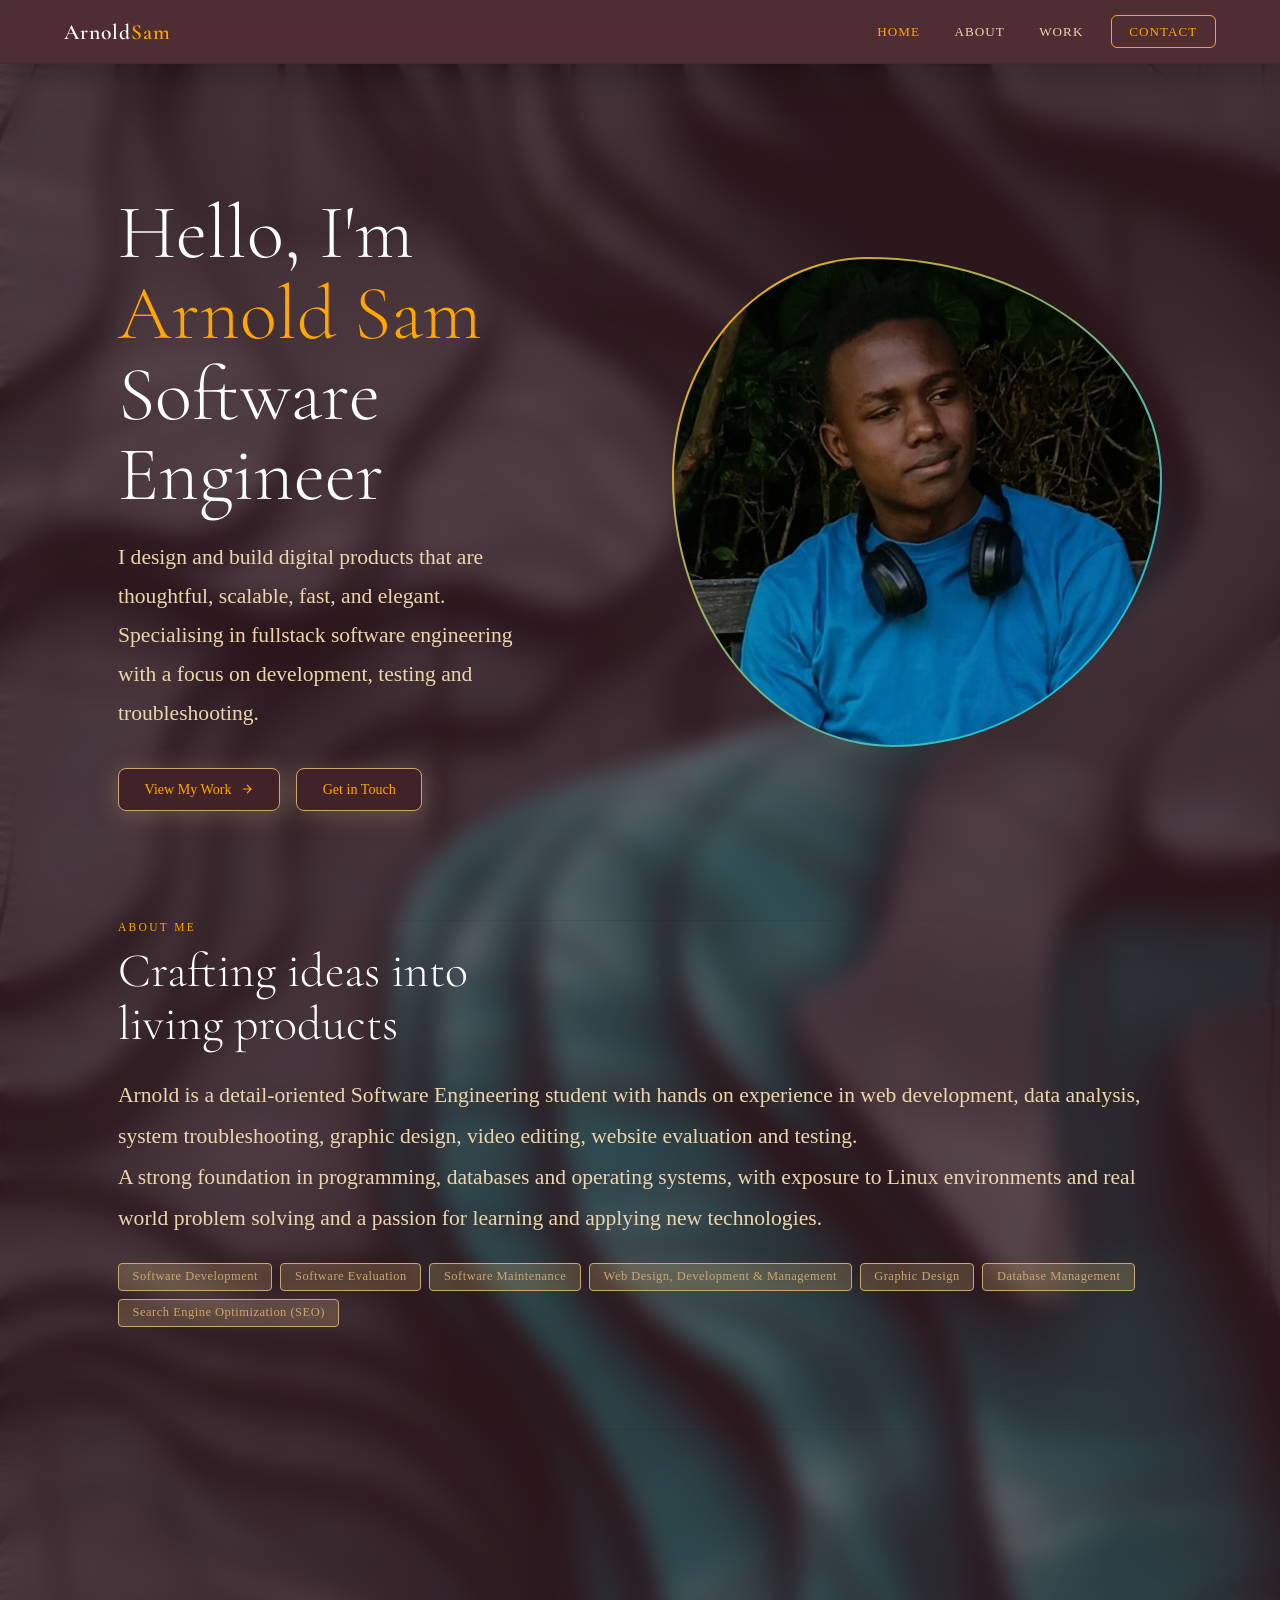
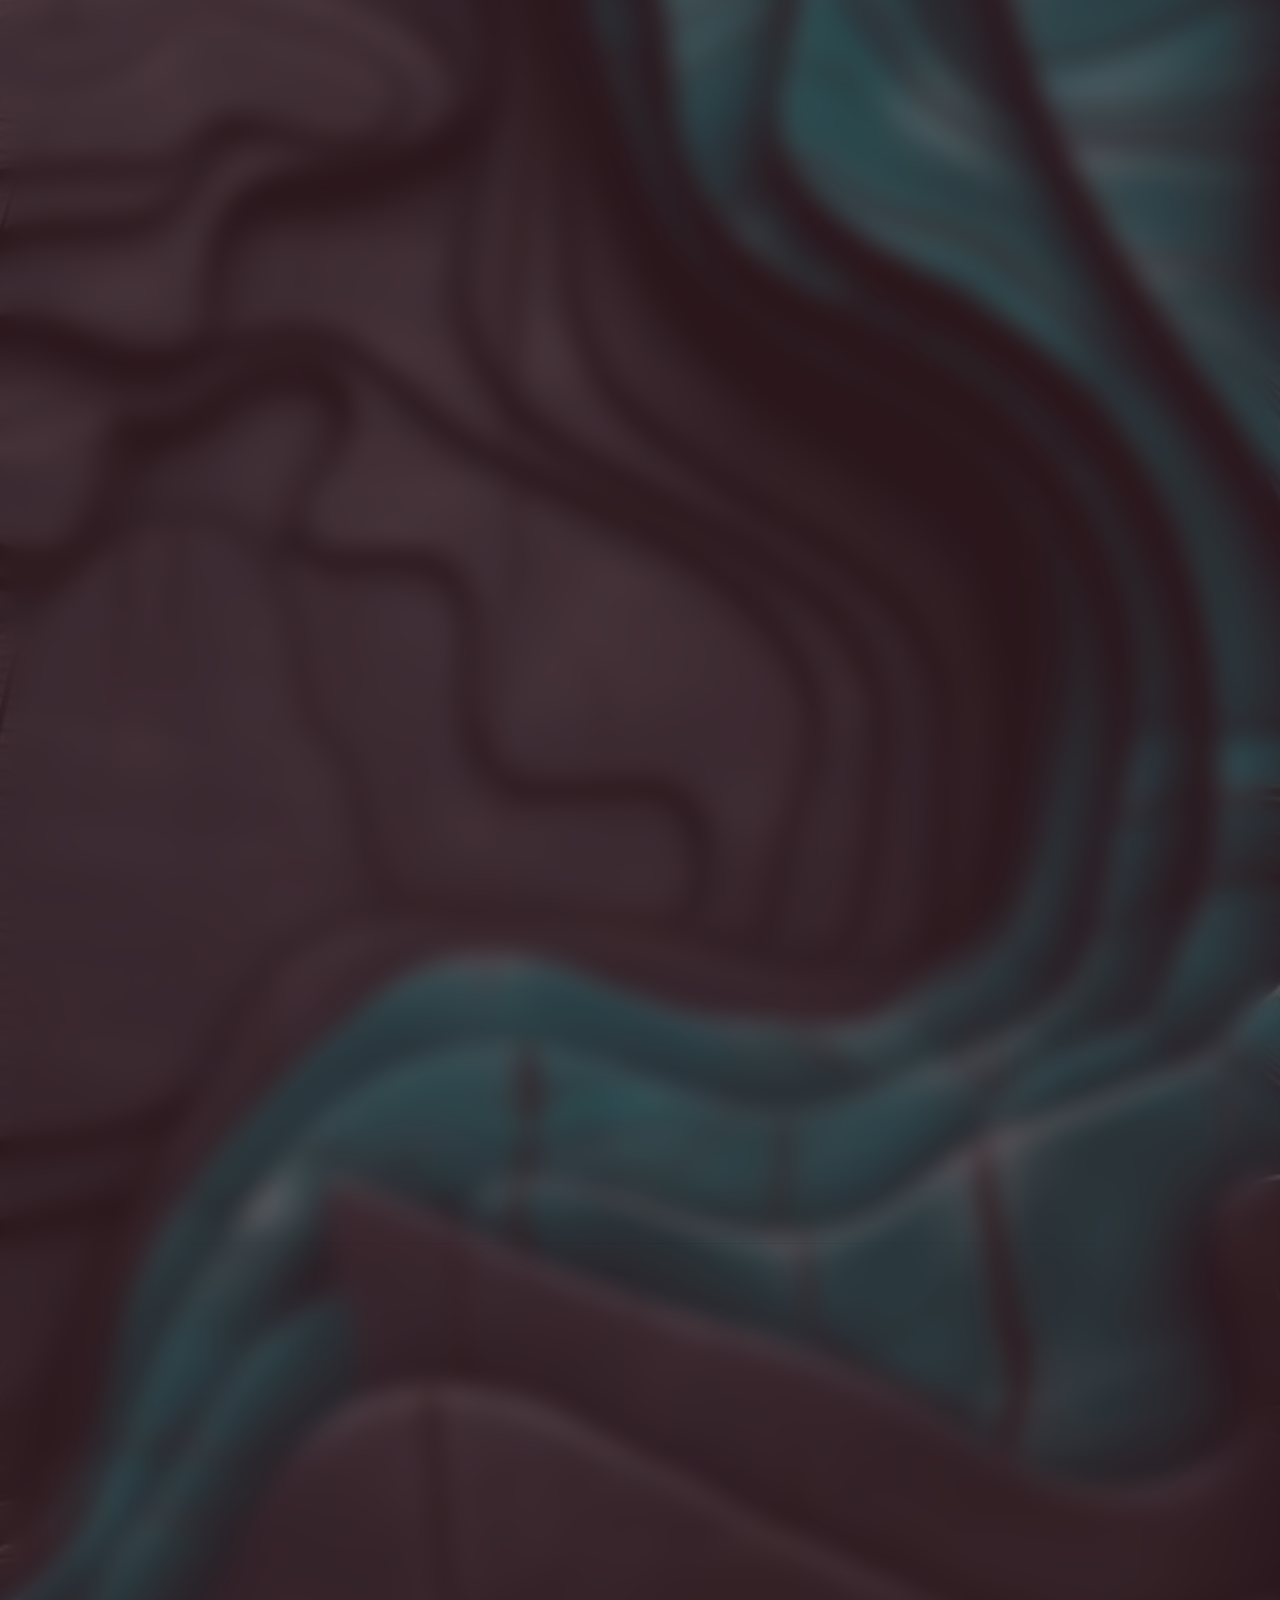
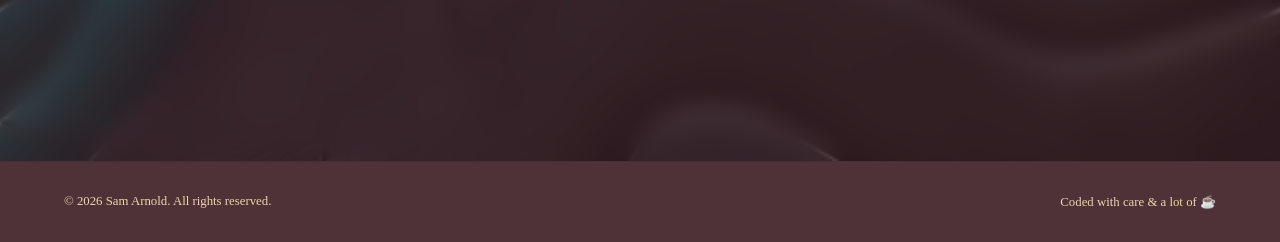
==== index.html @ 91b7c574 "Update index.html" ====
<!DOCTYPE html>
<html lang="en">
<head>
  <meta charset="UTF-8"/>
  <meta name="viewport" content="width=device-width, initial-scale=1.0"/>
  <title>Arnold Sam</title>
  <link href="https://fonts.googleapis.com/css2?family=Cormorant+Garamond:wght@300;400;600&family=DM+Sans:wght@300;400;500&display=swap" rel="stylesheet"/>
  <link rel="stylesheet" href="style.css"/>
</head>
<body>

  <!-- HEADER -->
  <header>
    <a href="#home" class="logo">Arnold<span>Sam</span></a>
    <nav>
      <a href="#home" class="active" onclick="setActive(this)">Home</a>
      <a href="#about"    onclick="setActive(this)">About</a>
      <a href="#projects" onclick="setActive(this)">Work</a>
      <a href="#contact"  onclick="setActive(this)" class="nav-cta">Contact</a>
    </nav>
  </header>


  <!-- HERO -->
   <div class="hero-container">
    <div class="content">
  <section id="home">
    <div class="hero-text">
      <h1>
        Hello, I'm<br>
        <em>Arnold Sam</em>
        Software Engineer
      </h1>
      <p class="hero-desc">
        I design and build digital products that are thoughtful, scalable, fast, and elegant.<br>
        Specialising in fullstack software engineering with a focus on development, testing and troubleshooting.
      </p>
      <div class="hero-btns">
        <a href="#projects" class="btn btn-primary">
          View My Work
          <svg width="14" height="14" viewBox="0 0 24 24" fill="none" stroke="currentColor" stroke-width="2"><path d="M5 12h14M12 5l7 7-7 7"/></svg>
        </a>
        <a href="#contact" class="btn btn-primary">Get in Touch</a>
      </div>
    </div>

    <div class="hero-image">
      <div class="profile-frame">
        <img src="profile.webp" alt="Arnold Sam">
      </div>
    </div>
  </section>

  <div class="divider"></div>


  <!-- ABOUT -->
  <section id="about">
    <!--<div class="about-grid reveal">-->
      <div>
        <p class="section-label">About Me</p>
        <h2 class="section-title">Crafting ideas into<br>living products</h2>
        <div class="about-bio">
          <p>
            Arnold is a detail-oriented Software Engineering student with hands on experience in web development, data analysis, system troubleshooting, graphic design, video editing, website evaluation and testing.<br>
            A strong foundation in programming, databases and operating systems, with exposure to Linux environments and real world problem solving and a passion for learning and applying new technologies.
          </p>
        </div><!--
        <div class="skills-card">-->
        <div class="skills-list">
          <!--<div class="grid-row">-->
          <span class="tech-tag">Software Development</span>
          <span class="tech-tag">Software Evaluation</span>
          <span class="tech-tag">Software Maintenance</span>
          <span class="tech-tag">Web Design, Development &amp; Management</span>
          <span class="tech-tag">Graphic Design</span>
          <span class="tech-tag">Database Management</span>
          <span class="tech-tag">Search Engine Optimization (SEO)</span>
        </div>
      <!--</div>
      </div>

        <div class="skills-card">
        <div class="tech-list">
          <div class="grid-row">
          <span class="tech-tag">HTML &amp; CSS</span>
          <span class="tech-tag">JavaScript</span>
          </div>
          <span class="tech-tag">Visual Basic</span>
          <span class="tech-tag">SQL</span>
          <div class="grid-row">
          <span class="tech-tag">PHP</span>
          <span class="tech-tag">Wordpress</span>
          </div>
          <div class="grid-row">
          <span class="tech-tag">MySQL</span>
          <span class="tech-tag">Apache</span>
          </div>
        </div>
      </div>
      </div>
        
      <div class="stats-grid reveal">
        <div class="stat">
          <span class="stat-num">6+</span>
          <span class="stat-label">Projects Done</span>
        </div>
        <div class="stat">
          <span class="stat-num">2+</span>
          <span class="stat-label">Years Exp.</span>
        </div>
        <div class="stat">
          <span class="stat-num">10+</span>
          <span class="stat-label">Happy Clients</span>
        </div>
        <div class="stat">
          <span class="stat-num">∞</span>
          <span class="stat-label">Curiosity</span>
        </div>
      </div>
    </div>-->
  </section>

  <div class="divider"></div>


  <!-- PROJECTS -->
  <section id="projects">
    <div class="projects-header reveal">
      <div>
        <p class="section-label">Selected Work</p>
        <h2 class="section-title">Things I've built</h2>
      </div>
    </div>

    <div class="projects-grid">

      <!-- PROJECT 1 -->
      <div class="project-card reveal">
        <div class="project-img-wrap">
          <img src="raxine-dishes.webp" alt="Raxine Dishes">
          <span class="project-num">01</span>
        </div>
        <div class="project-body">
          <div class="project-tags"><span class="tag">Static Page</span><span class="tag">HTML &amp; CSS</span></div>
          <h3 class="project-title">Raxine Dishes</h3>
          <p class="project-desc">A Static website that displays a restaurant menu in table format. It just displays items on the menu and it's price - not an online ordering service</p>
          <div class="project-footer">
            <a href="https://raxine091.github.io/Web-Technologies/" target="_blank" class="project-link">
              View Live
              <svg width="13" height="13" viewBox="0 0 24 24" fill="none" stroke="currentColor" stroke-width="2.2"><path d="M7 17L17 7M7 7h10v10"/></svg>
            </a>
          </div>
        </div>
      </div>

      <!-- PROJECT 2 -->
      <div class="project-card reveal">
        <div class="project-img-wrap">
          <img src="smart.webp" alt="SmartEdge">
          <span class="project-num">02</span>
        </div>
        <div class="project-body">
          <div class="project-tags"><span class="tag">UI/UX</span><span class="tag">JavaScript</span><span class="tag">HTML &amp; CSS</span></div>
          <h3 class="project-title">E-commerce Page - SmartEdge</h3>
          <p class="project-desc">An e-commerce website template that sells apple products.</p>
          <div class="project-footer">
            <a href="https://raxine091.github.io/Smartedge/" target="_blank" class="project-link">
              View on Github
              <svg width="13" height="13" viewBox="0 0 24 24" fill="none" stroke="currentColor" stroke-width="2.2"><path d="M7 17L17 7M7 7h10v10"/></svg>
            </a>
          </div>
        </div>
      </div>

      <!-- PROJECT 3 -->
      <div class="project-card reveal">
        <div class="project-img-wrap">
          <img src="nsc2.webp" alt="Number System Converter">
          <span class="project-num">03</span>
        </div>
        <div class="project-body">
          <div class="project-tags"><span class="tag">Web</span><span class="tag">JavaScript</span><span class="tag">HTML &amp; CSS</span></div>
          <h3 class="project-title">Number System Converter</h3>
          <p class="project-desc">A web page that uses digital logic to convert numbers in between the various number systems. It also shows the conversion steps - logic.</p>
          <div class="project-footer">
            <a href="https://raxine091.github.io/Number-System-Converter./" target="_blank" class="project-link">
              View on GitHub
              <svg width="13" height="13" viewBox="0 0 24 24" fill="none" stroke="currentColor" stroke-width="2.2"><path d="M7 17L17 7M7 7h10v10"/></svg>
            </a>
          </div>
        </div>
      </div>

      <!-- PROJECT 4 -->
      <div class="project-card reveal">
        <div class="project-img-wrap">
          <img src="receipt.webp" alt="Bookstore receipt">
          <span class="project-num">04</span>
        </div>
        <div class="project-body">
          <div class="project-tags"><span class="tag">UI/UX</span><span class="tag">Visual Basic</span></div>
          <h3 class="project-title">Book Store Billing System</h3>
          <p class="project-desc">A windows .exe that calculates the total prices of books bought in the bookstore and produces a receipt. It also imposes a 5% tax on the goods</p>
          <div class="project-footer">
            <a href="https://github.com/Raxine091/Bookstore/archive/refs/tags/App.zip" target="_blank" class="project-link">
              View EXE
              <svg width="13" height="13" viewBox="0 0 24 24" fill="none" stroke="currentColor" stroke-width="2.2"><path d="M7 17L17 7M7 7h10v10"/></svg>
            </a>
          </div>
        </div>
      </div>
            <!-- PROJECT 5 -->
      <div class="project-card reveal">
        <div class="project-img-wrap">
          <img src="demo.jpg" alt="Ticketing System">
          <span class="project-num">05</span>
        </div>
        <div class="project-body">
          <div class="project-tags">
            <span class="tag">Database</span>
            <span class="tag">HTML &amp; CSS</span>
            <span class="tag">SQL</span>
            <span class="tag">JavaScript</span>
            <span class="tag">PHP</span>
            <span class="tag">MySQL</span>
            <span class="tag">Apache</span>
          </div>
          <h3 class="project-title">IT Support Ticketing System</h3>
          <p class="project-desc">Custom Built. A Ticketing system used to log and assign tickets to issues reported to the IT department on a daily basis.</p>
          <div class="project-footer">
            <a href="https://raxine091.github.io/IT-Support-Ticketing-System/" target="_blank" class="project-link">
              View Demo
              <svg width="13" height="13" viewBox="0 0 24 24" fill="none" stroke="currentColor" stroke-width="2.2"><path d="M7 17L17 7M7 7h10v10"/></svg>
            </a>
          </div>
        </div>
      </div>

      <!-- PROJECT 6 -->
      <div class="project-card reveal">
        <div class="project-img-wrap">
          <img src="soon.webp">
          <span class="project-num">06</span>
          <span class="wip-badge">In Progress</span>
        </div>
        <div class="project-body">
          <div class="project-tags"><span class="tag">Coming Soon</span></div>
          <h3 class="project-title">Coming Soon</h3>
          <p class="project-desc">This project is currently under development.</p>
          <div class="project-footer">
            <span class="coming-soon-label">Link coming soon…</span>
          </div>
        </div>
      </div>
    </div><!-- /projects-grid -->
  </section>

  <div class="divider"></div>


  <!-- CONTACT -->
  <section id="contact">
    <div class="contact-inner reveal">
      <p class="section-label">Contact</p>
      <h2 class="section-title">Let's work together</h2>
      <p>
        Whether you have a project in mind, want to collaborate, or just want to say hello —
        my inbox is always open.
      </p>
      <div class="contact-links">
        <a href="mailto:aether.arnold@gmail.com" class="btn btn-primary">
          Send an Email
          <svg width="14" height="14" viewBox="0 0 24 24" fill="none" stroke="currentColor" stroke-width="2"><path d="M4 4h16c1.1 0 2 .9 2 2v12c0 1.1-.9 2-2 2H4c-1.1 0-2-.9-2-2V6c0-1.1.9-2 2-2z"/><polyline points="22,6 12,12 2,6"/></svg>
        </a>
        <a href="https://linkedin.com/in/arnold-sam-82a63230a" target="_blank" class="btn btn-primary">LinkedIn</a>
        <a href="https://github.com/raxine091" target="_blank" class="btn btn-primary">GitHub</a>
        <a href="https://wa.link/dk900x" target="_blank" class="btn btn-primary">WhatsApp</a>
      </div>
    </div>
  </section>
  </div>
  </div>


  <!-- FOOTER -->
  <footer>
    <span>&copy; 2026 Sam Arnold. All rights reserved.</span>
    <span>Coded with care &amp; a lot of ☕</span>
  </footer>

    <script src="script.js" defer></script>
</body>
</html>
---- style.css ----
*, *::before, *::after { box-sizing: border-box; margin: 0; padding: 0; }

    :root {
      --bg: #412229ec;/*412228*/
      --surface: #412228;
      --border: rgba(27, 9, 9, 0.09);
      --borderdark: rgba(27, 9, 9, 0.74);
      --accent: #ffa600;
      --accent2: #00c0fa;
      --text: #ffffff;
      --muted: #edd4ab;
      --glass-bg: #41222433;
      --glass-blur: blur(22px) saturate(120%);
      --glass-blur1: blur(12px) saturate(120%);
    }

    html { scroll-behavior: smooth; scroll-padding-top: 70px;}
    body{
      background-color: var(--bg);
    }

    .hero-container{
      position:relative;
      width:100%;
      min-height: 100vh;
      display: flex;
      align-items: center;
      overflow: hidden;
      justify-content: center;
    }

    .hero-container::before  {
      content:'';
      position: absolute;
      top:0;
      left: 0;
      right: 0;
      bottom: 0;
      background-image: url(bg.jpg);
      background-size: cover;
      background-position: center;
      z-index: 1;
    }

    .hero-container::after{
      content: '';
      position: absolute;
      top:0;
      left: 0;
      right: 0;
      bottom: 0;
      background-color: #412229a8;
      backdrop-filter: var(--glass-blur1);
      z-index: 2;
    }

    .content{
      position: relative;
      z-index: 3;
      padding: 20px;

    }

    /*Navigation bar */
    header {
      position: sticky;
      top: 0;
      z-index: 100;
      padding: 0 clamp(1.5rem, 5vw, 4rem);
      height: 64px;
      display: flex;
      align-items: center;
      justify-content: space-between;
      background: var(--glass-bg);
      backdrop-filter: var(--glass-blur);
      -webkit-backdrop-filter: var(--glass-blur);
      border-bottom: 1px solid var(--border);
      box-shadow: 0 4px 40px rgba(0,0,0,0.35);
    }

    .logo {
      font-family: 'Cormorant Garamond', serif;
      font-size: 1.35rem;
      font-weight: 600;
      letter-spacing: 0.04em;
      color: var(--text);
      text-decoration: none;
    }
    .logo span { color: var(--accent); }

    nav { display: flex; gap: 0.25rem; align-items: center; }

    nav a {
      text-decoration: none;
      color: var(--muted);
      font-size: 0.82rem;
      font-weight: 500;
      letter-spacing: 0.08em;
      text-transform: uppercase;
      padding: 0.45rem 0.95rem;
      border-radius: 6px;
      transition: color 0.2s, background-color 0.2s;
    }
    nav a:hover { color: var(--text); background: rgba(255,255,255,0.06); }
    nav a.active { color: var(--accent); }

    .nav-cta {
      margin-left: 0.5rem;
      padding: 0.45rem 1.1rem !important;
      border: 1px solid var(--accent);
      border-radius: 6px;
      color: var(--accent) !important;
      transition: background-color 0.2s, color 0.2s !important;
    }
    .nav-cta:hover { background: var(--accent) !important; color: var(--bg) !important; }

    /* SECTIONS */
    section {
      position: relative;
      z-index: 1;
      max-width: 1140px;
      margin: 0 auto;
      padding: clamp(4rem, 8vw, 7rem) clamp(1.5rem, 5vw, 3rem);
    }

    /* HERO */
    #home {
      min-height: calc(100vh - 64px);
      display: grid;
      grid-template-columns: 1fr 1fr;
      gap: 4rem;
      align-items: center;
    }

    .hero-text { order: 1; }

    .hero-tag {
      display: inline-block;
      font-size: 0.72rem;
      letter-spacing: 0.2em;
      text-transform: uppercase;
      color: var(--accent);
      border: 1px solid rgba(200,169,110,0.35);
      padding: 0.3rem 0.8rem;
      border-radius: 20px;
      margin-bottom: 1.6rem;
      animation: fadeUp 0.2s ease both;
    }
    @keyframes fadeUp {
      from { opacity: 0; transform: translateY(-24px); }
      to   { opacity: 1; transform: translateY(0); }
    }

    .hero-text h1 {
      font-family: 'Cormorant Garamond', serif;
      font-size: clamp(2.8rem, 6vw, 5.2rem);
      font-weight: 300;
      color: #ffff;
      line-height: 1.05;
      margin-bottom: 1.4rem;
      animation: fadeUp 0.7s 0.1s ease both;
    }

    .hero-text h1 em {
      font-style: normal;
      color: var(--accent);
      display: block;
    }

    .hero-desc {
      color: var(--muted);
      font-size: 1.35rem;
      line-height: 1.8;
      max-width: 420px;
      margin-bottom: 2.2rem;
      animation: fadeUp 0.7s 0.2s ease both;
    }

    .hero-btns {
      display: flex;
      gap: 1rem;
      flex-wrap: wrap;
      animation: fadeUp 0.7s 0.3s ease both;
    }

    .btn {
      display: inline-flex;
      align-items: center;
      gap: 0.5rem;
      padding: 0.75rem 1.6rem;
      border-radius: 8px;
      font-size: 0.88rem;
      font-weight: 500;
      text-decoration: none;
      cursor: pointer;
      border: none;
      transition: transform 0.2s, box-shadow 0.2s, background-color 0.2s;
    }
    .btn:hover { transform: translateY(-2px); color: #000; background: var(--accent); }

    .btn-primary {
      background: var(--surface);
      color: var(--accent);
      box-shadow: 0 4px 24px rgba(200,169,110,0.3);
      border: 1px solid #c8a86e;
    }
    .btn-primary:hover { box-shadow: 0 6px 30px rgba(200,169,110,0.45); }

    .btn-outline {
      background: transparent;
      color: var(--text);
      border: 1px solid var(--border2);
    }
    .btn-outline:hover { border-color: rgba(255,255,255,0.25); background: rgba(255,255,255,0.04); }

    /* Profile image */
    .hero-image { order: 2; display: flex; justify-content: center; animation: fadeUp 0.7s 0.15s ease both; }

    .profile-frame {
      position: relative;
      width: calc(100% - 4px);
      height: calc(100% - 4px);
      object-fit: cover;
      border-radius: 40% 60% 55% 45% / 45% 45% 55% 55% ;
      animation: morphBorder 8s ease-in-out infinite; 
      display: block;
      margin: 2px;
    }

    .profile-frame::before {
      content: '';
      position: absolute;
      inset: -2px;
      border-radius: 40% 60% 55% 45% / 45% 45% 55% 55%;
      background: linear-gradient(135deg, var(--accent), var(--accent2));
      animation: morphBorder 8s ease-in-out infinite;
      z-index: 0;
    }

    @keyframes morphBorder {
      0%,100% { border-radius: 40% 60% 55% 45% / 45% 45% 55% 55%; }
      33%      { border-radius: 55% 45% 40% 60% / 60% 50% 50% 40%; }
      66%      { border-radius: 45% 55% 60% 40% / 50% 60% 40% 50%; }
    }

    .profile-frame img, .profile-placeholder {
      position: relative;
      z-index: 1;
      width: 100%;
      height: 100%;
      object-fit: cover;
      border-radius: 40% 60% 55% 45% / 45% 45% 55% 55%;
      animation: morphBorder 8s ease-in-out infinite;
      display: block;
    }

    .profile-placeholder {
      background: linear-gradient(135deg, rgba(200,169,110,0.15), rgba(126,184,201,0.15));
      display: flex;
      flex-direction: column;
      align-items: center;
      justify-content: center;
      gap: 0.5rem;
      color: var(--muted);
      font-size: 0.8rem;
    }

    .profile-placeholder svg { opacity: 0.4; }

    /* ABOUT */
    #about { padding-top: 0; }

    .section-label {
      font-size: 0.72rem;
      letter-spacing: 0.2em;
      text-transform: uppercase;
      color: var(--accent);
      margin-bottom: 0.75rem;
    }

    .section-title {
      font-family: 'Cormorant Garamond', serif;
      font-size: clamp(2rem, 4vw, 3rem);
      font-weight: 300;
      line-height: 1.1;
      margin-bottom: 1.5rem;
      color: #ffff;
    }

    .about-grid {
      display: grid;
      grid-template-columns: 1fr 1fr;
      gap: 4rem;
      align-items: start;
    }

    .about-bio { order: 1; }
    .about-bio { color: var(--muted);font-size:1.35rem; line-height: 1.9; }
    .about-bio p + p { margin-top: 1rem; }


    .grid{
      display: grid;
      grid-template-columns: 1fr 1fr;
      gap: 8px;
      align-items: center;
      flex-wrap: wrap;
    }
    .grid-row{
      display: grid;
      grid-template-columns: 1fr 1fr 1fr;
      gap: 8px;
      align-items: center;
      flex-wrap: wrap;
    }
    .skills-card{
        text-align: top;
        color:grey;
        margin: 1.5rem;
        border: 1px solid var(--border);
        border-radius: 14px;
        padding: 8px;
        display: flex;
        flex-direction: column;
        flex-wrap: wrap;
        grid-template-columns: repeat(2) 1fr;
        min-width:fit-content;
        align-items:left;
        background: #ffffff00;
    }
    .skills-list {
      order: 2;
      display: flex;
      flex-wrap: wrap;
      gap: 0.5rem;
      margin-top: 1.5rem;
    }

    .skill-tag {
      font-size: 0.78rem;
      padding: 0.35rem 0.85rem;
      border-radius: 4px;
      background: #ffffff25;
      border: 1px solid #ffffff40;
      color: var(--text);
      letter-spacing: 0.04em;
    }
     .tech-card{
        text-align: top-left;
        color:grey;
        border: 1px solid var(--border);
        border-radius: 14px;
        margin: 1.5rem;
        padding: 8px;
        display: flex;
        flex-direction: column ;
        flex-wrap: wrap;
        grid-template-columns: repeat(3)1fr;
        min-width:fit-content;
        align-items:center;
         background: #ffffff15;
    }
    .tech-list {
      order: 2;
      display: flex;
      flex-wrap: wrap;
      gap: 0.5rem;
      margin-top: 2rem;
    }
    .tech-tag {
      font-size: 0.78rem;
      padding: 0.35rem 0.85rem;
      border-radius: 4px;
      background: #c8a86e41;
      border: 1px solid #c8a86e;
      color: #c8a86e;
      letter-spacing: 0.04em;
    }
    
    .stats-grid {
      order: 3;
      margin-top: 2rem;
      display: grid;
      grid-template-columns: 1fr 1fr;
      gap: 1px;
      background: var(--border);
      border: 1px solid var(--border);
      border-radius: 14px;
      overflow: hidden;
    }

    .stat {
      background: var(--surface);
      padding: 1.8rem;
      text-align: center;
    }

    .stat-num {
      font-family: 'Cormorant Garamond', serif;
      font-size: 3rem;
      font-weight: 300;
      color: var(--accent);
      line-height: 1;
      display: block;
    }

    .stat-label {
      font-size: 0.78rem;
      color: var(--muted);
      margin-top: 0.35rem;
      letter-spacing: 0.06em;
      text-transform: uppercase;
    }

    /* PROJECTS */
    #projects { padding-top: clamp(3rem, 6vw, 5rem); }

    .projects-header {
      display: flex;
      align-items: flex-end;
      justify-content: space-between;
      margin-bottom: 3rem;
      flex-wrap: wrap;
      gap: 1rem;
    }

    .projects-grid {
      display: grid;
      grid-template-columns: repeat(3, 1fr);
      gap: 1.5rem;
    }

    .project-card {
      background: var(--surface);
      border: 1px solid var(--border);
      border-radius: 16px;
      overflow: hidden;
      transition: transform 0.3s, box-shadow 0.3s, border-color 0.3s;
      display: flex;
      flex-direction: column;
      box-shadow: 0 12px 40px rgba(0,0,0,0.25);
    }

    .project-card:hover {
      transform: translateY(-6px);
      box-shadow: 0 20px 60px rgba(0,0,0,0.4);
      border-color: rgba(200,169,110,0.3);
    }

    .project-card:last-child { /* no-link project */
      border-style: dashed;
      border-color: rgba(255,255,255,0.06);
    }

    .project-img-wrap {
      position: relative;
      width: 100%;
      padding-top: 58%;
      padding-bottom: 2%;
      overflow: hidden;
      background: linear-gradient(135deg, rgba(200,169,110,0.08), rgba(126,184,201,0.08));
    }

    .project-img-wrap img {
      position: absolute;
      inset: 0;
      width: 100%;
      height: 100%;
      object-fit: cover;
      object-position: top center;
      transition: transform 0.4s;
      display: block;
    }

    .project-img-wrap img ~ .img-placeholder {
      display: none;
    }

    .project-card:hover .project-img-wrap img { transform: scale(1.06); }

    .img-placeholder {
      position: absolute;
      inset: 0;
      display: flex;
      flex-direction: column;
      align-items: center;
      justify-content: center;
      gap: 0.5rem;
      color: var(--muted);
      font-size: 0.75rem;
    }
    .img-placeholder svg { opacity: 0.3; }

    .project-num {
      position: absolute;
      top: 12px;
      left: 14px;
      font-size: 0.68rem;
      font-family: 'DM Sans', monospace;
      letter-spacing: 0.12em;
      color: var(--accent);
      background: rgba(0,0,0,0.55);
      backdrop-filter: blur(8px);
      padding: 0.25rem 0.6rem;
      border-radius: 20px;
      border: 1px solid rgba(200,169,110,0.3);
    }

    .wip-badge {
      position: absolute;
      top: 12px;
      right: 14px;
      font-size: 0.65rem;
      letter-spacing: 0.1em;
      text-transform: uppercase;
      color: var(--muted);
      background: rgba(0,0,0,0.55);
      backdrop-filter: blur(8px);
      padding: 0.25rem 0.6rem;
      border-radius: 20px;
      border: 1px solid var(--border);
    }

    .project-body { padding: 1.3rem 1.4rem 1.5rem; flex: 1; display: flex; flex-direction: column; }

    .project-tags {
      display: flex;
      gap: 0.4rem;
      flex-wrap: wrap;
      margin-bottom: 0.75rem;
    }

    .tag {
      font-size: 0.68rem;
      letter-spacing: 0.08em;
      text-transform: uppercase;
      color: var(--accent2);
      background: rgba(126,184,201,0.1);
      border: 1px solid rgba(126,184,201,0.2);
      padding: 0.2rem 0.55rem;
      border-radius: 4px;
    }

    .project-title {
      font-family: 'Cormorant Garamond', serif;
      font-size: 1.25rem;
      font-weight: 600;
      margin-bottom: 0.5rem;
      line-height: 1.2;
      color: var(--accent);
    }

    .project-desc {
      color: var(--muted);
      font-size: 1.25rem;
      line-height: 1.7;
      flex: 1;
      margin-bottom: 1.2rem;
    }

    .project-footer {
      display: flex;
      align-items: center;
      justify-content: space-between;
      border-top: 1px solid var(--border);
      padding-top: 1rem;
    }

    .project-link {
      display: inline-flex;
      align-items: center;
      gap: 0.4rem;
      font-size: 0.8rem;
      color: var(--accent);
      text-decoration: none;
      font-weight: 500;
      letter-spacing: 0.04em;
      transition: gap 0.2s;
    }
    .project-link:hover { gap: 0.65rem; }

    .coming-soon-label {
      font-size: 0.78rem;
      color: var(--muted);
      letter-spacing: 0.06em;
      font-style: italic;
    }

    /* CONTACT */
    #contact { text-align: center; }

    .contact-inner {
      max-width: 560px;
      margin: 0 auto;
    }

    .contact-inner p {
      color: var(--muted);
        font-size: 1.25rem;
      line-height: 1.8;
      margin-bottom: 2rem;
    }

    .contact-links {
      display: flex;
      justify-content: center;
      gap: 1rem;
      flex-wrap: wrap;
    }

    /* FOOTER */
    footer {
      position: relative;
      z-index: 1;
      border-top: 1px solid var(--border);
      padding: 2rem clamp(1.5rem, 5vw, 4rem);
      display: flex;
      justify-content: space-between;
      align-items: center;
      font-size: 0.8rem;
      color: var(--muted);
      flex-wrap: wrap;
      gap: 1rem;
    }

    /* DIVIDER */
    .divider {
      height: 1px;
      background: linear-gradient(90deg, transparent, var(--border), transparent);
      max-width: 1140px;
      margin: 0 auto;
      position: relative;
      z-index: 1;
    }

    /* ANIMATIONS */
    @keyframes fadeUp {
      from { opacity: 0; transform: translateY(24px); }
      to   { opacity: 1; transform: translateY(0); }
    }

    .reveal {
      opacity: 0;
      transform: translateY(20px);
      transition: opacity 0.2s ease, transform 0.2s ease;
    }
    .reveal.visible { opacity: 1; transform: none; }

    @media (max-width: 900px) {
      #home { grid-template-columns: 1fr; text-align: center; }
      .hero-image { order: -1; }
      .profile-frame { width: 200px; }
      .hero-desc { margin: 0 auto 2rem; }
      .hero-btns { justify-content: center; }
      .about-grid { grid-template-columns: 1fr; gap: 2.5rem; }
      .projects-grid { grid-template-columns: repeat(2, 1fr); }
    }

    @media (max-width: 600px) {
      .projects-grid { grid-template-columns: 1fr; }
      nav a { padding: 0.4rem 0.6rem; font-size: 0.75rem; }
      .nav-cta { display: none; }
    }
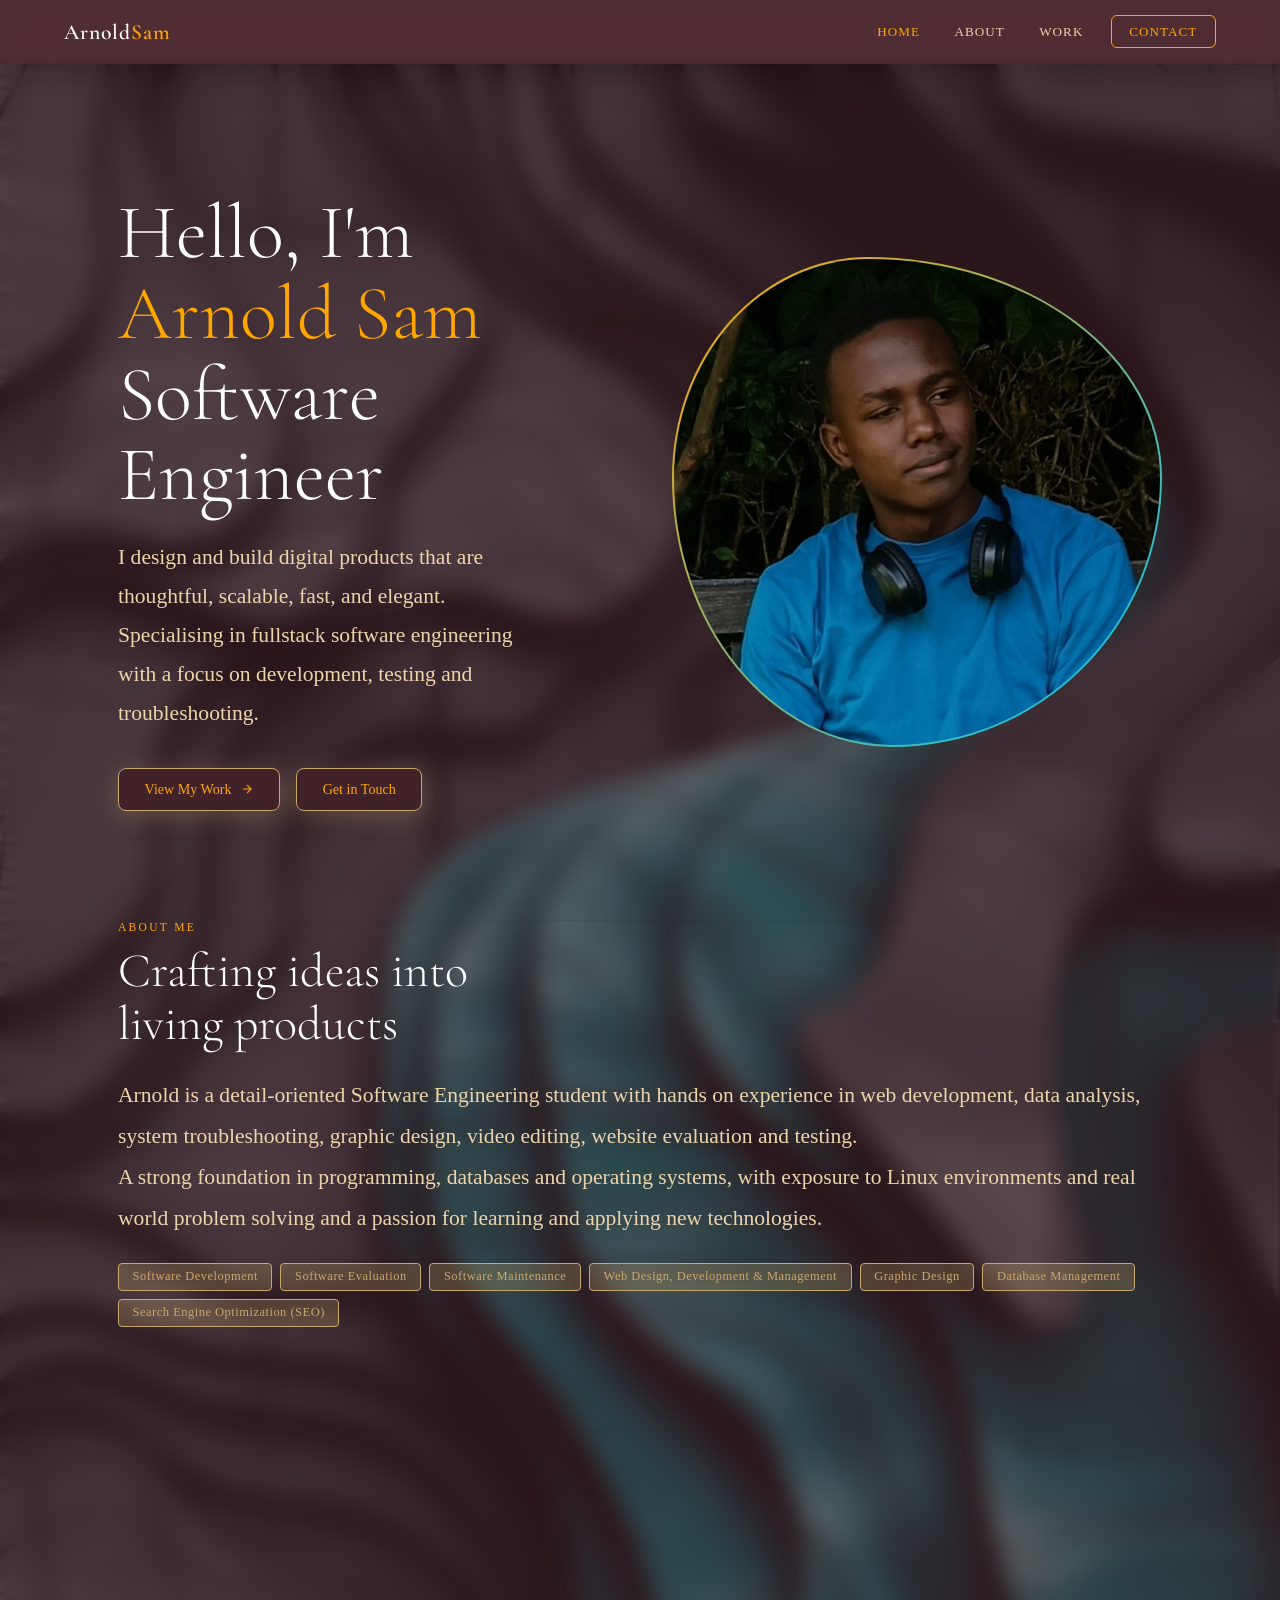
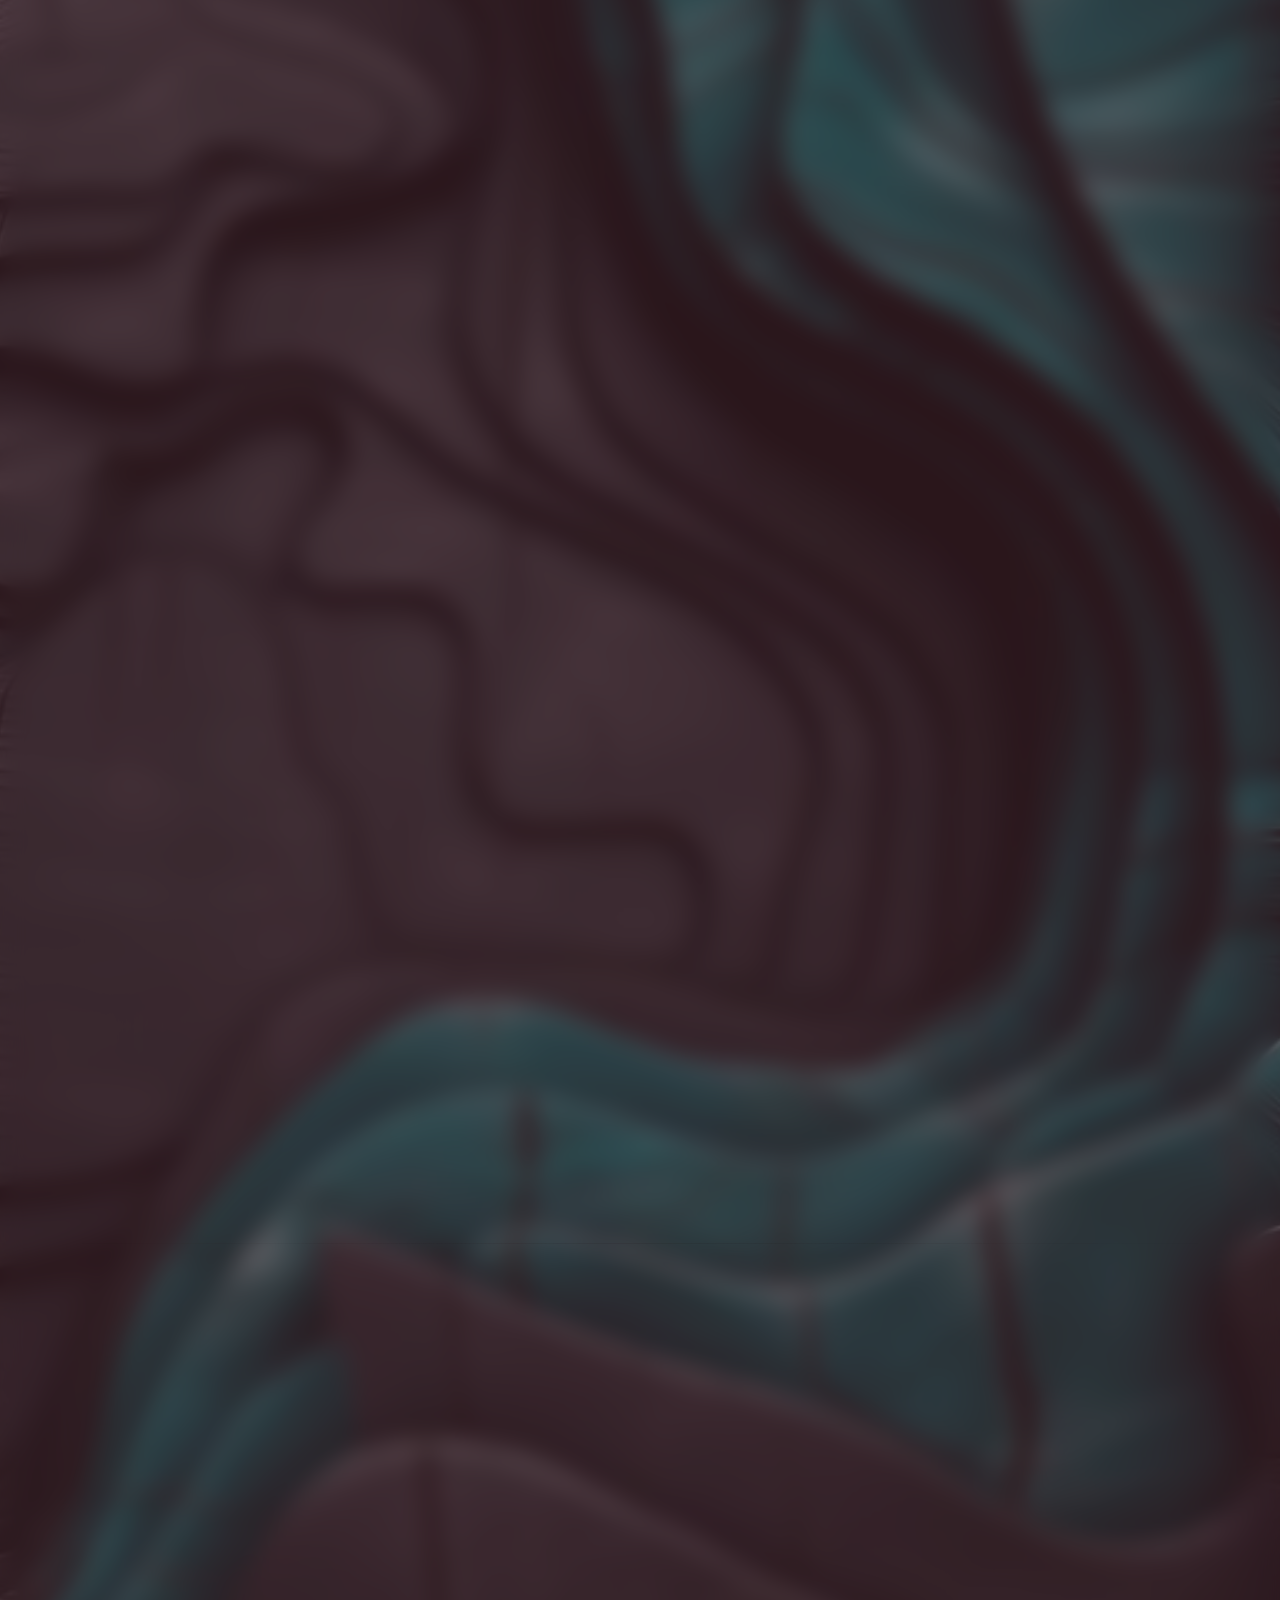
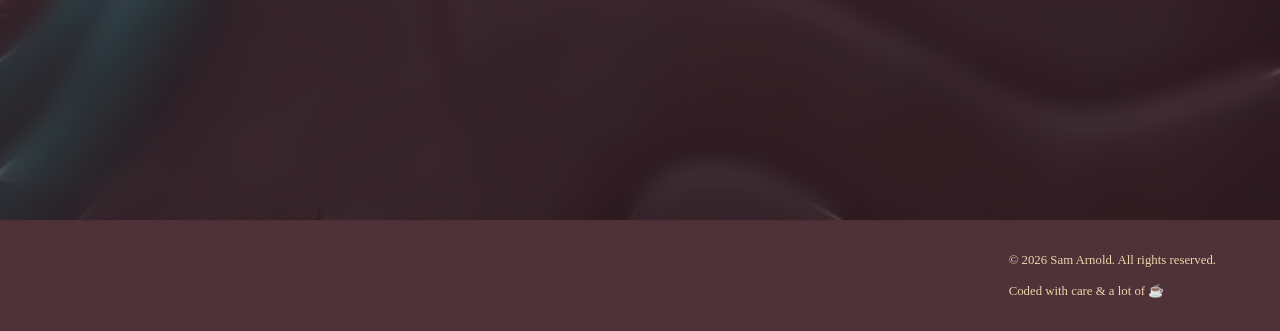
==== commit ab17c415: "Add Icons to footer and buttons" ====
--- a/index.html
+++ b/index.html
@@ -4,6 +4,9 @@
   <meta charset="UTF-8"/>
   <meta name="viewport" content="width=device-width, initial-scale=1.0"/>
   <title>Arnold Sam</title>
+  <link rel="icon" type="image" href="favicon.png">
+  <link rel="stylesheet" href="https://cdnjs.cloudflare.com/ajax/libs/font-awesome/7.0.1/css/all.min.css">
+  <!--<a href="https://www.flaticon.com/free-icons/code" title="code icons"></a>-->
   <link href="https://fonts.googleapis.com/css2?family=Cormorant+Garamond:wght@300;400;600&family=DM+Sans:wght@300;400;500&display=swap" rel="stylesheet"/>
   <link rel="stylesheet" href="style.css"/>
 </head>
@@ -163,7 +166,7 @@
         <div class="project-body">
           <div class="project-tags"><span class="tag">UI/UX</span><span class="tag">JavaScript</span><span class="tag">HTML &amp; CSS</span></div>
           <h3 class="project-title">E-commerce Page - SmartEdge</h3>
-          <p class="project-desc">An e-commerce website template that sells apple products.</p>
+          <p class="project-desc">A template sample of an e-commerce website that sells apple products.</p>
           <div class="project-footer">
             <a href="https://raxine091.github.io/Smartedge/" target="_blank" class="project-link">
               View on Github
@@ -269,13 +272,11 @@
         my inbox is always open.
       </p>
       <div class="contact-links">
-        <a href="mailto:aether.arnold@gmail.com" class="btn btn-primary">
-          Send an Email
-          <svg width="14" height="14" viewBox="0 0 24 24" fill="none" stroke="currentColor" stroke-width="2"><path d="M4 4h16c1.1 0 2 .9 2 2v12c0 1.1-.9 2-2 2H4c-1.1 0-2-.9-2-2V6c0-1.1.9-2 2-2z"/><polyline points="22,6 12,12 2,6"/></svg>
-        </a>
-        <a href="https://linkedin.com/in/arnold-sam-82a63230a" target="_blank" class="btn btn-primary">LinkedIn</a>
-        <a href="https://github.com/raxine091" target="_blank" class="btn btn-primary">GitHub</a>
-        <a href="https://wa.link/dk900x" target="_blank" class="btn btn-primary">WhatsApp</a>
+        <a href="mailto:aether.arnold@gmail.com" class="btn btn-primary">Send an Email<i class="fas fa-envelope"></i></a>
+        <a href="https://linkedin.com/in/arnold-sam-82a63230a" target="_blank" class="btn btn-primary">LinkedIn<i class="fab fa-linkedin"></i></a>
+        <a href="https://github.com/raxine091" target="_blank" class="btn btn-primary">GitHub<i class="fab fa-github"></i></a>
+        <a href="https://wa.link/dk900x" target="_blank" class="btn btn-primary">WhatsApp<i class="fab fa-whatsapp"></i></a>
+        <a href="tel:+254740553037" target="_self" class="btn btn-primary">Call<i class="fas fa-phone"></i></a>
       </div>
     </div>
   </section>
@@ -285,10 +286,45 @@
 
   <!-- FOOTER -->
   <footer>
-    <span>&copy; 2026 Sam Arnold. All rights reserved.</span>
-    <span>Coded with care &amp; a lot of ☕</span>
+    <div class="badge-base LI-profile-badge" data-locale="en_US" data-size="large" data-theme="dark" data-type="VERTICAL" data-vanity="arnold-sam-82a63230a" data-version="v1"></div>
+  <!--<a href="https://wa.link/dk900x" target="_blank" class="social-icon whatsapp">
+    <i class="fab fa-whatsapp"></i>
+  </a>
+  <a href="https://github.com/raxine091" target="_blank" class="social-icon github">
+    <i class="fab fa-github"></i>
+  </a>
+  <a href="mailto:aether.arnold@gmail.com" class="social-icon email">
+    <i class="fas fa-envelope"></i>
+  </a>
+</div>-->
+<!-- In your <head> -->
+<div class="social-links">
+  <a href="https://wa.link/dk900x" target="_blank" title="WhatsApp">
+    <i class="fab fa-whatsapp"></i>
+  </a>
+  <a href="https://github.com/raxine091" target="_blank" title="GitHub">
+    <i class="fab fa-github"></i>
+  </a>
+  <a href="mailto:aether.arnold@gmail.com" title="Email">
+    <i class="fas fa-envelope"></i>
+  </a>
+  <a href="https://linkedin.com/in/arnold-sam-82a63230a" target="_blank" title="LinkedIn">
+    <i class="fab fa-linkedin"></i>
+  </a>
+  <a href="https://t.me/SamArno" target="_blank" title="Telegram">
+    <i class="fab fa-telegram"></i>
+  </a>
+  <a href="https://signal.me/#eu/XXwjlQH0TwxGRHpmlTZn5jvZjBZwXzr-X79q7A0S9FrQ2Ceq_NVPWoJbS74zPaJC" target="_blank" title="Signal">
+    <i class="fab fa-signal-messenger"></i>
+  </a>
+  <a href="tel:+254740553037" target="#" title="Call Me">
+    <i class="fas fa-phone"></i>
+  </a>
+</div>
+  <span>&copy; 2026 Sam Arnold. All rights reserved.<br> <br>Coded with care &amp; a lot of ☕</span>
   </footer>
 
     <script src="script.js" defer></script>
+    <script src="https://platform.linkedin.com/badges/js/profile.js" async defer type="text/javascript"></script>
 </body>
 </html>
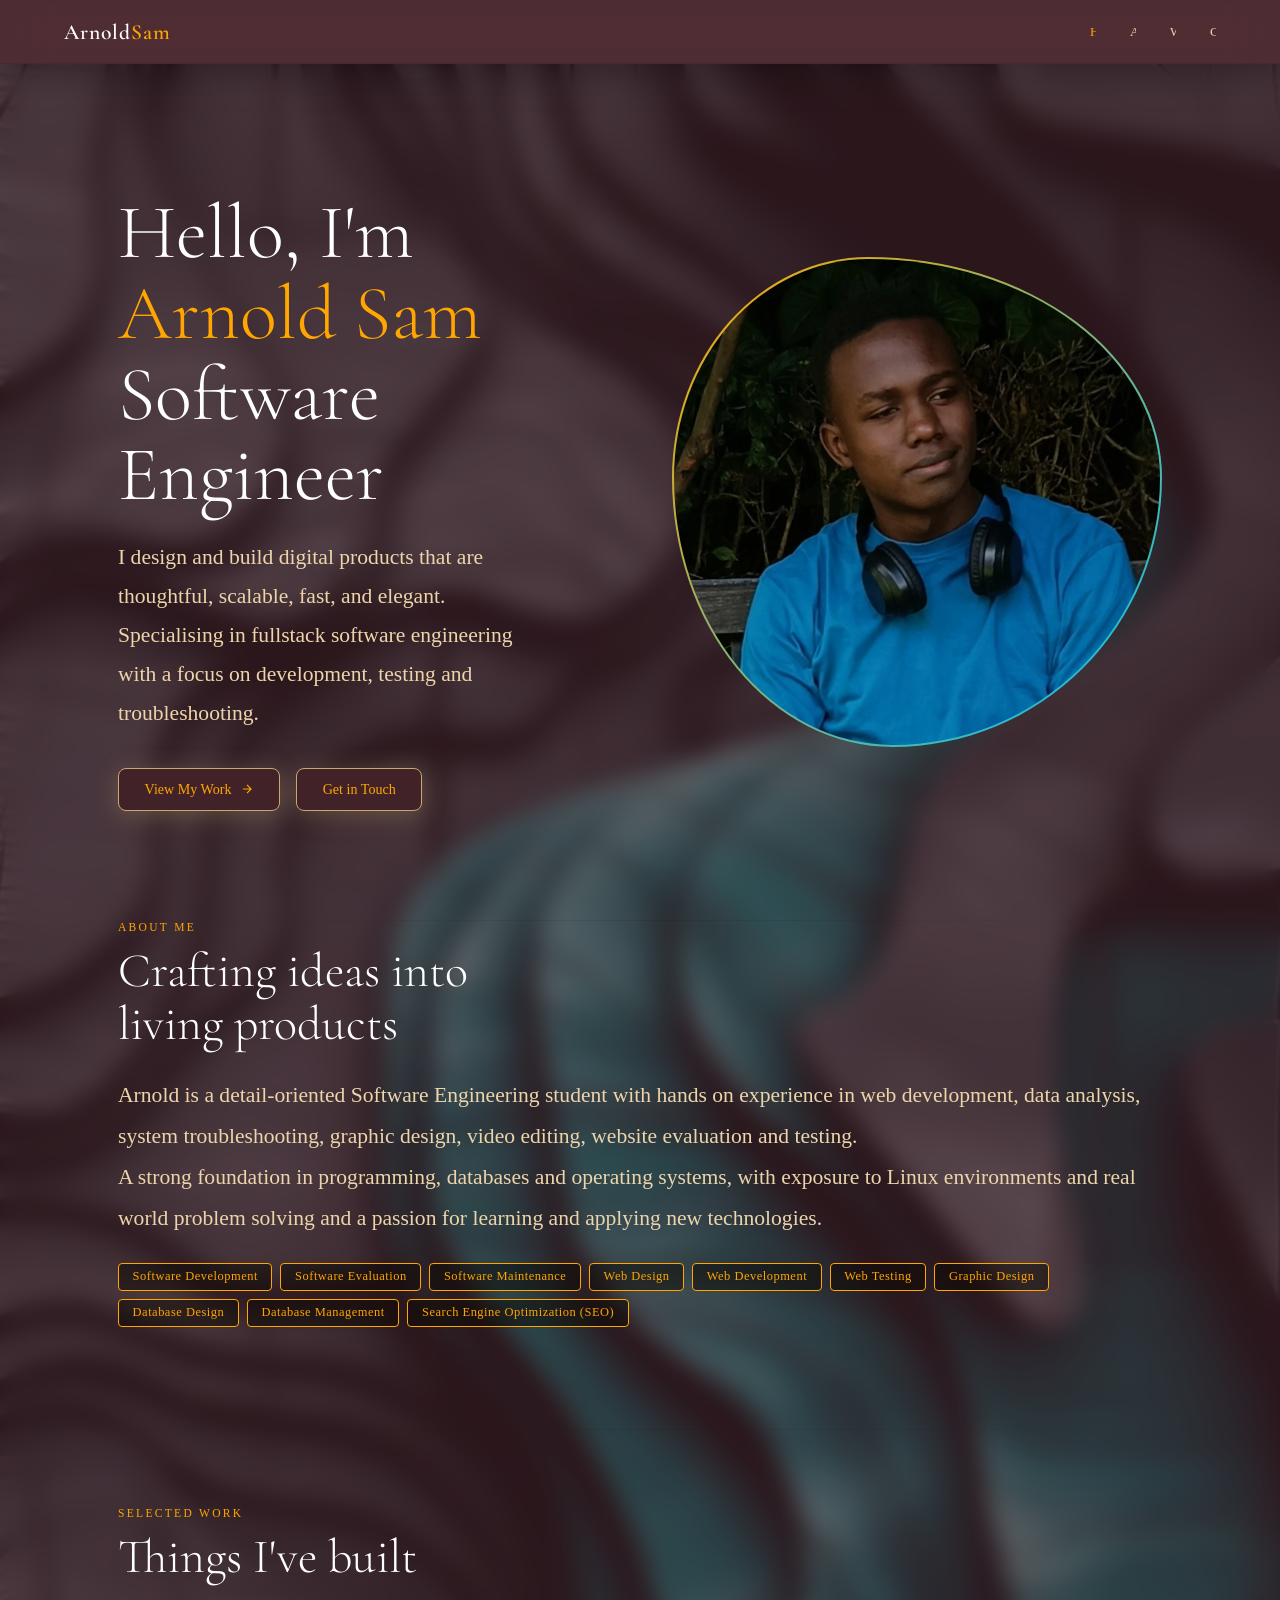
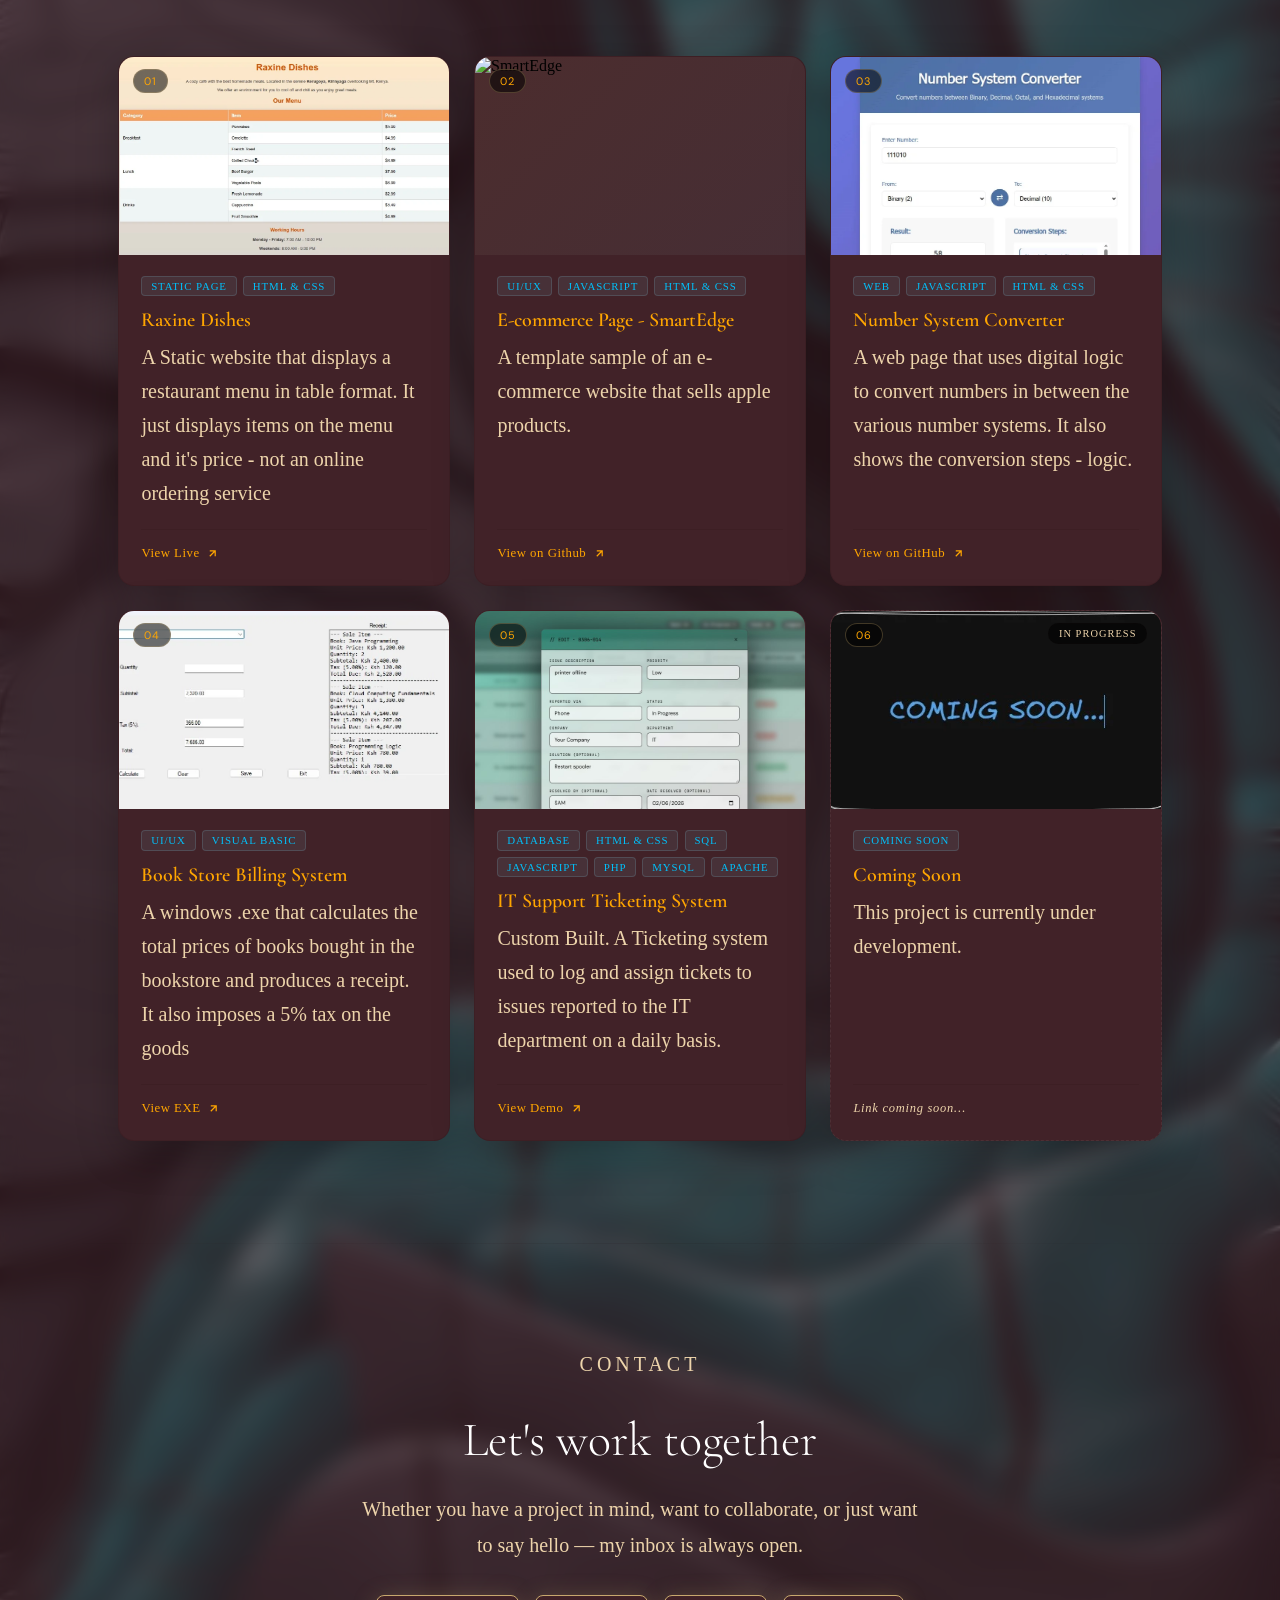
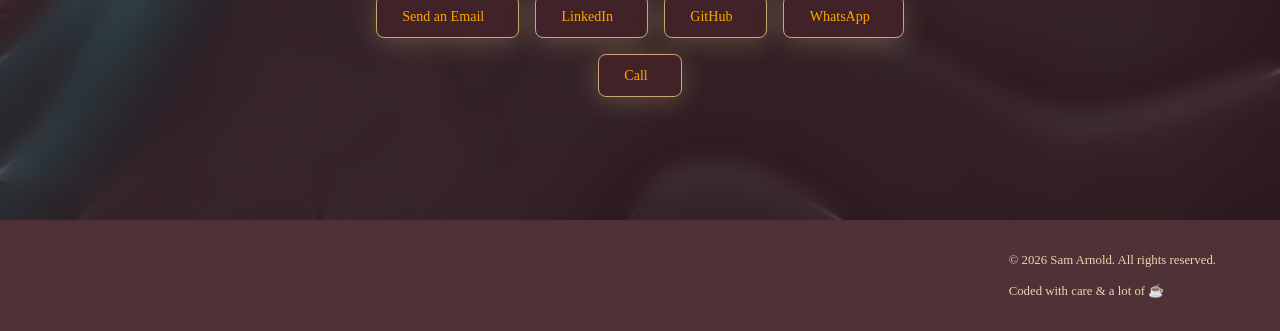
==== commit 9e25cdeb: "styling and button icons" ====
--- a/index.html
+++ b/index.html
@@ -11,16 +11,23 @@
   <link rel="stylesheet" href="style.css"/>
 </head>
 <body>
+  <main>
 
   <!-- HEADER -->
   <header>
     <a href="#home" class="logo">Arnold<span>Sam</span></a>
     <nav>
-      <a href="#home" class="active" onclick="setActive(this)">Home</a>
-      <a href="#about"    onclick="setActive(this)">About</a>
-      <a href="#projects" onclick="setActive(this)">Work</a>
-      <a href="#contact"  onclick="setActive(this)" class="nav-cta">Contact</a>
-    </nav>
+      <a href="#home" onclick="setActive(this)" class="icon-button"><i class="fas fa-home"></i><span class="button-text">Home</span></a>
+      <a href="#about"    onclick="setActive(this)" class="icon-button"><i class="fas fa-circle-info"></i><span class="button-text">About</span></a>
+      <a href="#projects" onclick="setActive(this)" class="icon-button"><i class="fas fa-briefcase"></i><span class="button-text">Work</span></a>
+      <a href="#contact"  onclick="setActive(this)" class="icon-button"><i class="fas fa-user"></i><span class="button-text">Contact</span></a>
+    </nav><!--
+    <nav>
+      <button class="icon-button" class="active" onclick="switchActive(this, '#home')"><i class="fas fa-home"></i><span class="button-text">HOME</span></button>
+      <button class="icon-button" onclick="switchActive(this, '#about')"><i class="fas fa-circle-info"></i><span class="button-text">ABOUT</span></button>
+      <button class="icon-button" onclick="switchActive(this, '#projects')"><i class="fas fa-briefcase"></i><span class="button-text">SAMPLES</span></button>
+      <button class="icon-button" onclick="switchActive(this, '#contact')"><i class="fas fa-user"></i><span class="button-text">CONTACT</span></button>
+    </nav>-->
   </header>
 
 
@@ -75,8 +82,11 @@
           <span class="tech-tag">Software Development</span>
           <span class="tech-tag">Software Evaluation</span>
           <span class="tech-tag">Software Maintenance</span>
-          <span class="tech-tag">Web Design, Development &amp; Management</span>
+          <span class="tech-tag">Web Design</span>
+          <span class="tech-tag">Web Development</span>
+          <span class="tech-tag">Web Testing</span>
           <span class="tech-tag">Graphic Design</span>
+          <span class="tech-tag">Database Design</span>
           <span class="tech-tag">Database Management</span>
           <span class="tech-tag">Search Engine Optimization (SEO)</span>
         </div>
@@ -326,5 +336,6 @@
 
     <script src="script.js" defer></script>
     <script src="https://platform.linkedin.com/badges/js/profile.js" async defer type="text/javascript"></script>
+  </main>
 </body>
 </html>
--- a/style.css
+++ b/style.css
@@ -169,7 +169,7 @@
 
     .hero-desc {
       color: var(--muted);
-      font-size: 1.35rem;
+      font-size:clamp(1.125rem, 2.5vw, 1.35rem);
       line-height: 1.8;
       max-width: 420px;
       margin-bottom: 2.2rem;
@@ -202,7 +202,7 @@
       background: var(--surface);
       color: var(--accent);
       box-shadow: 0 4px 24px rgba(200,169,110,0.3);
-      border: 1px solid #c8a86e;
+      border: .2px solid #c8a86e;
     }
     .btn-primary:hover { box-shadow: 0 6px 30px rgba(200,169,110,0.45); }
 
@@ -295,7 +295,7 @@
     }
 
     .about-bio { order: 1; }
-    .about-bio { color: var(--muted);font-size:1.35rem; line-height: 1.9; }
+    .about-bio { color: var(--muted);font-size:clamp(1.125rem, 2.5vw, 1.35rem); line-height: 1.9; }
     .about-bio p + p { margin-top: 1rem; }
 
 
@@ -371,9 +371,9 @@
       font-size: 0.78rem;
       padding: 0.35rem 0.85rem;
       border-radius: 4px;
-      background: #c8a86e41;
-      border: 1px solid #c8a86e;
-      color: #c8a86e;
+      background: #0c08007c;
+      border: 1px solid #ffa600;
+      color: #fca400;
       letter-spacing: 0.04em;
     }
     
@@ -429,17 +429,33 @@
       grid-template-columns: repeat(3, 1fr);
       gap: 1.5rem;
     }
+    @media (max-width:480px){
+      .projects-grid{
+        display: grid;
+        grid-template-columns: repeat(3, 1fr);
+        gap: 1rem;
+      }
+      .project-card{
+        max-width: 90%;
+        display: flex;
+        flex-direction: column;
+      }
+      .project-desc{
+        display: none;
+      }
+    }
 
     .project-card {
       background: var(--surface);
       border: 1px solid var(--border);
       border-radius: 16px;
       overflow: hidden;
-      transition: transform 0.3s, box-shadow 0.3s, border-color 0.3s;
+      transition: all 0.3s;
       display: flex;
       flex-direction: column;
       box-shadow: 0 12px 40px rgba(0,0,0,0.25);
     }
+
 
     .project-card:hover {
       transform: translateY(-6px);
@@ -521,7 +537,12 @@
       border: 1px solid var(--border);
     }
 
-    .project-body { padding: 1.3rem 1.4rem 1.5rem; flex: 1; display: flex; flex-direction: column; }
+    .project-body { 
+      padding: 1.3rem 1.4rem 1.5rem; 
+      flex: 1; 
+      display: flex; 
+      flex-direction: column; 
+    }
 
     .project-tags {
       display: flex;
@@ -661,3 +682,60 @@
       nav a { padding: 0.4rem 0.6rem; font-size: 0.75rem; }
       .nav-cta { display: none; }
     }
+    .social-links{
+      display:flex;
+      gap:1rem;
+    }
+    .social-links a {
+      font-size: 1.5rem;
+      color:#fff;
+      transition: color 0.3s;
+    }
+    .social-links a:hover{
+      color:#ffa600;
+    }
+
+      .icon-button{
+        max-width: 30px;
+        display:inline-flex;
+        gap:12px;
+        align-items:center;
+        padding:10px 18px;
+        border:none;
+        border-radius:6px;
+        background: none;
+        color:var(--muted);
+        cursor:pointer;
+        overflow:hidden;
+        transition: all 0.3s ease-in-out;
+      }
+      .icon-button.active{
+        color:var(--accent);
+      }
+      .button-text{
+        max-width:110px;
+        opacity:1;
+        white-space:nowrap;
+        transition: all 0.3s ease-in-out;
+      }
+      .icon-button:hover{
+        gap:6px;
+        padding-right:18px;
+      }
+      .icon-button:hover, .button-text:hover{
+        max-width:110px;
+        opacity:1;
+        color:var(--accent2);
+        background: var(--glass-bg);
+      }
+      @media (max-width: 480px) {
+        .icon-button, .button-text{
+          max-width:fit-content;
+          padding:2px;
+          gap: 1px;
+          column-gap: 8px;
+          display: flex;
+          flex-direction: column;
+        }
+      }
+
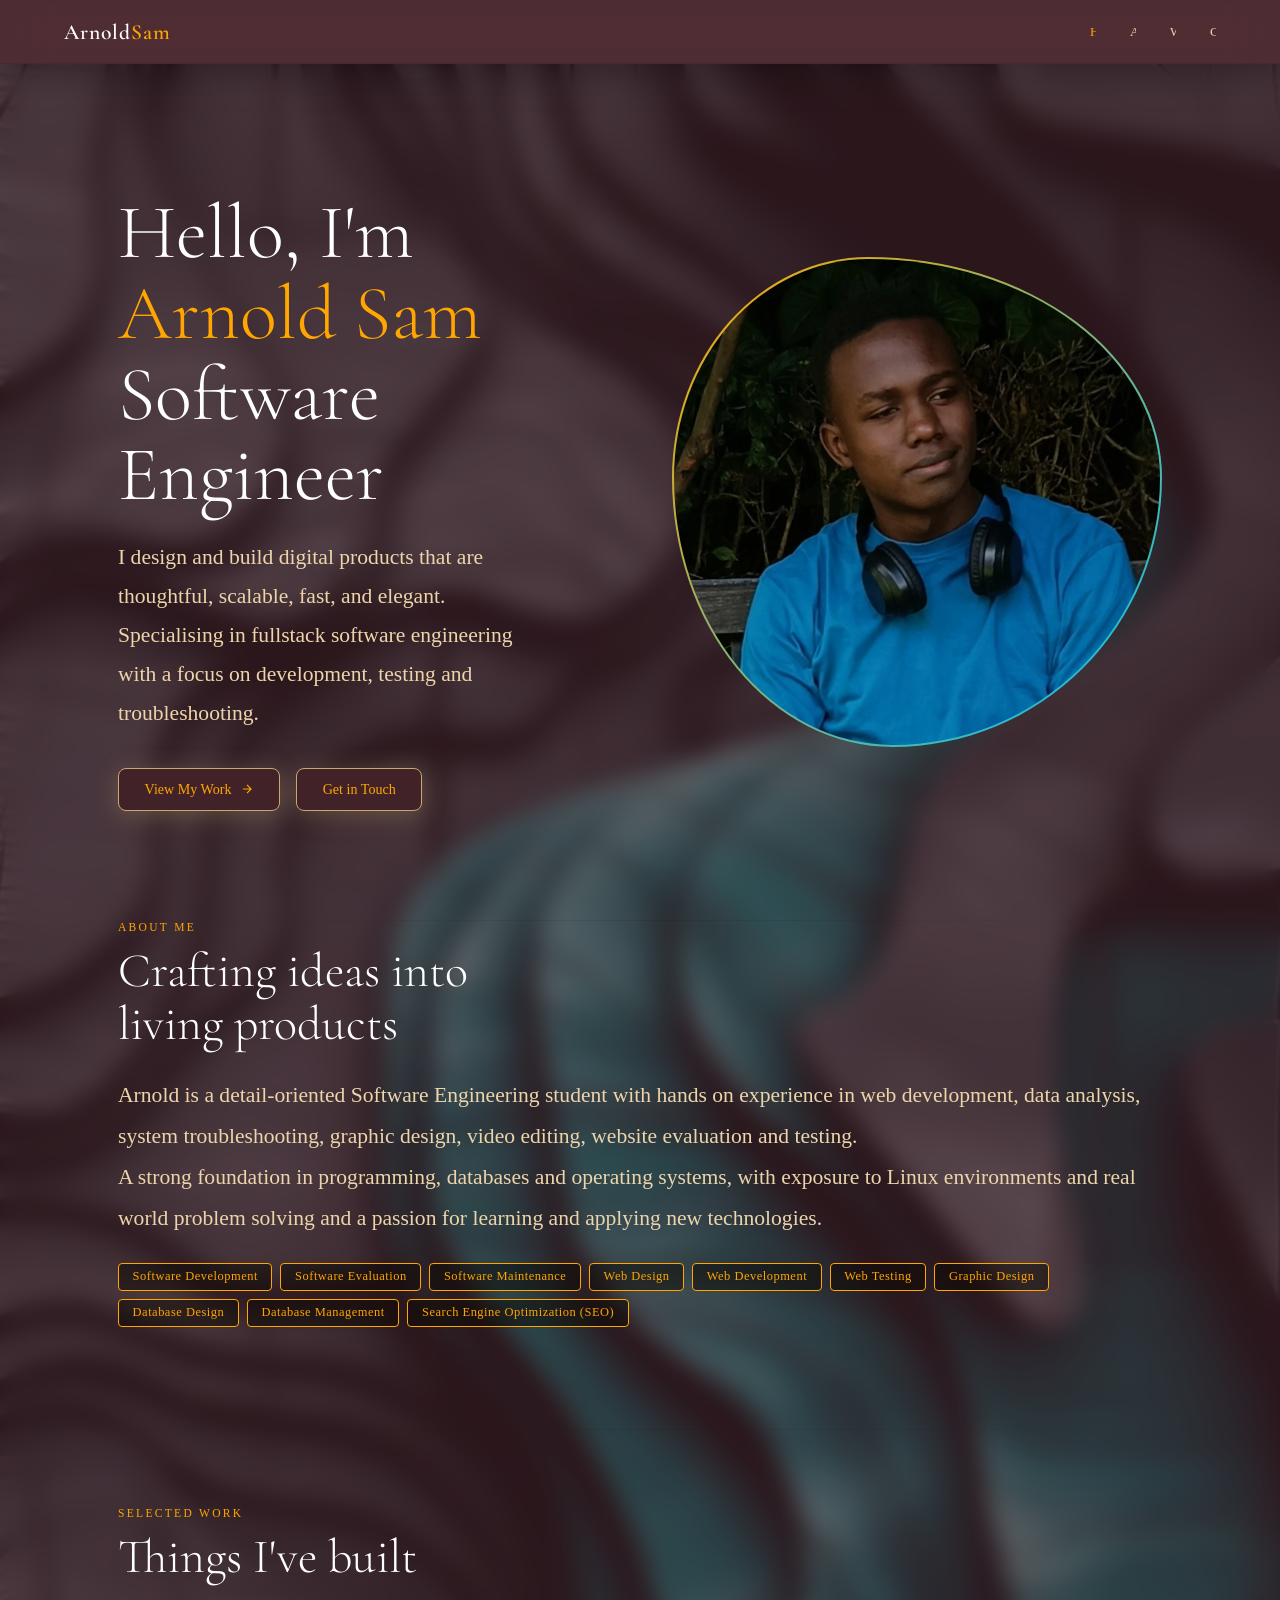
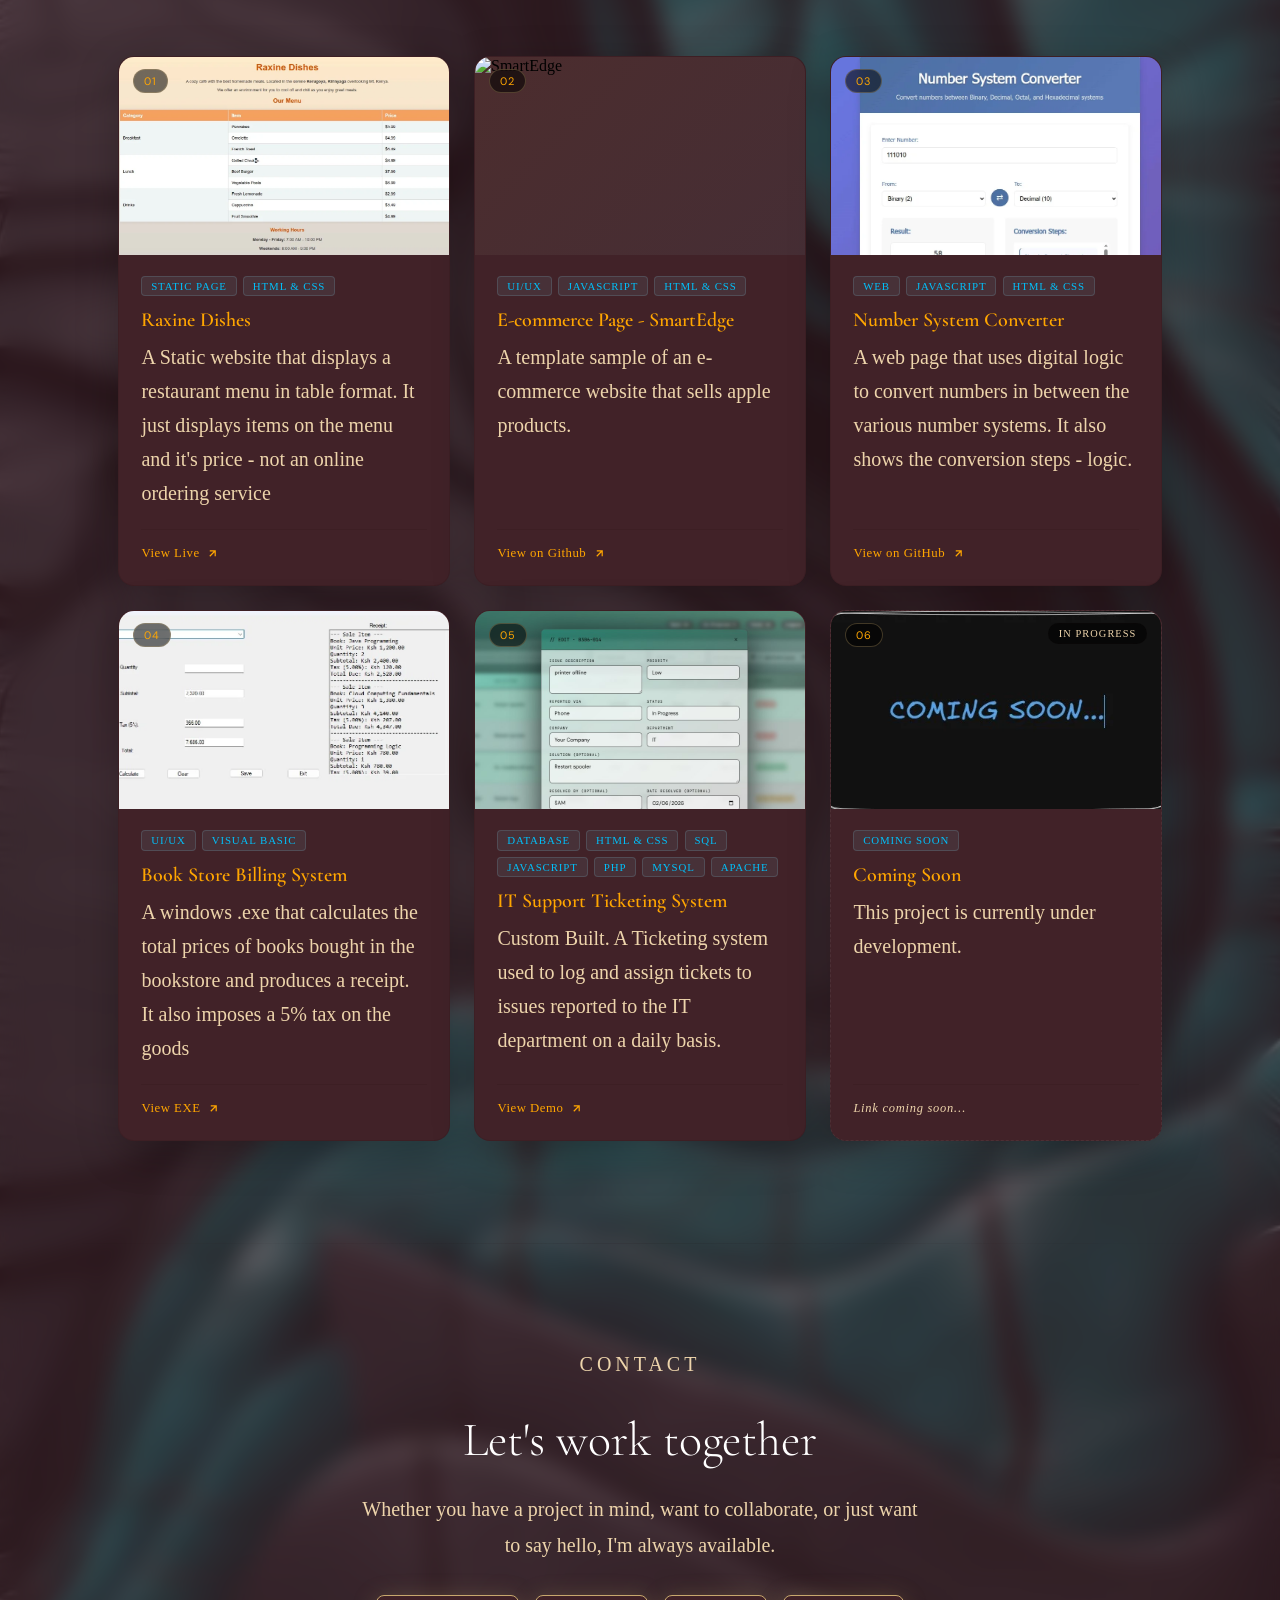
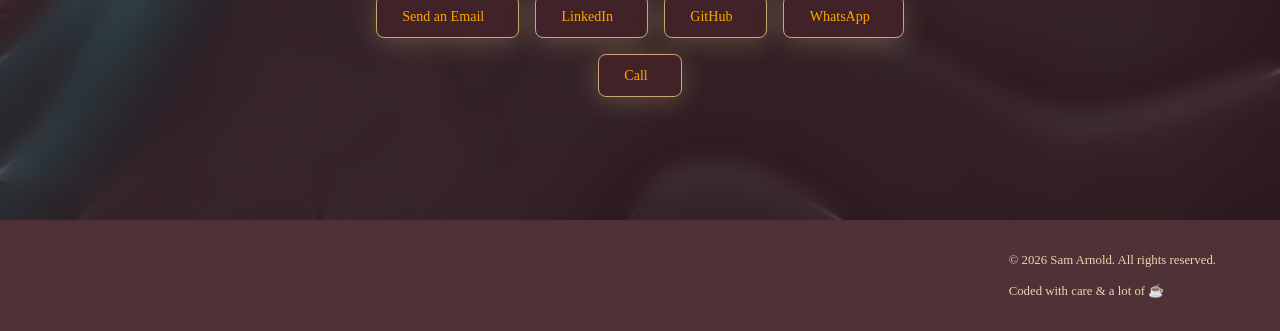
==== commit c1ca242b: "Update linkedin links" ====
--- a/index.html
+++ b/index.html
@@ -278,8 +278,7 @@
       <p class="section-label">Contact</p>
       <h2 class="section-title">Let's work together</h2>
       <p>
-        Whether you have a project in mind, want to collaborate, or just want to say hello —
-        my inbox is always open.
+        Whether you have a project in mind, want to collaborate, or just want to say hello, I'm always available.
       </p>
       <div class="contact-links">
         <a href="mailto:aether.arnold@gmail.com" class="btn btn-primary">Send an Email<i class="fas fa-envelope"></i></a>
@@ -296,7 +295,7 @@
 
   <!-- FOOTER -->
   <footer>
-    <div class="badge-base LI-profile-badge" data-locale="en_US" data-size="large" data-theme="dark" data-type="VERTICAL" data-vanity="arnold-sam-82a63230a" data-version="v1"></div>
+    <div class="badge-base LI-profile-badge" data-locale="en_US" data-size="large" data-theme="dark" data-type="VERTICAL" data-vanity="arnold-sam-ydk" data-version="v1"></div>
   <!--<a href="https://wa.link/dk900x" target="_blank" class="social-icon whatsapp">
     <i class="fab fa-whatsapp"></i>
   </a>
@@ -318,7 +317,7 @@
   <a href="mailto:aether.arnold@gmail.com" title="Email">
     <i class="fas fa-envelope"></i>
   </a>
-  <a href="https://linkedin.com/in/arnold-sam-82a63230a" target="_blank" title="LinkedIn">
+  <a href="https://linkedin.com/in/arnold-sam-ydk" target="_blank" title="LinkedIn">
     <i class="fab fa-linkedin"></i>
   </a>
   <a href="https://t.me/SamArno" target="_blank" title="Telegram">
